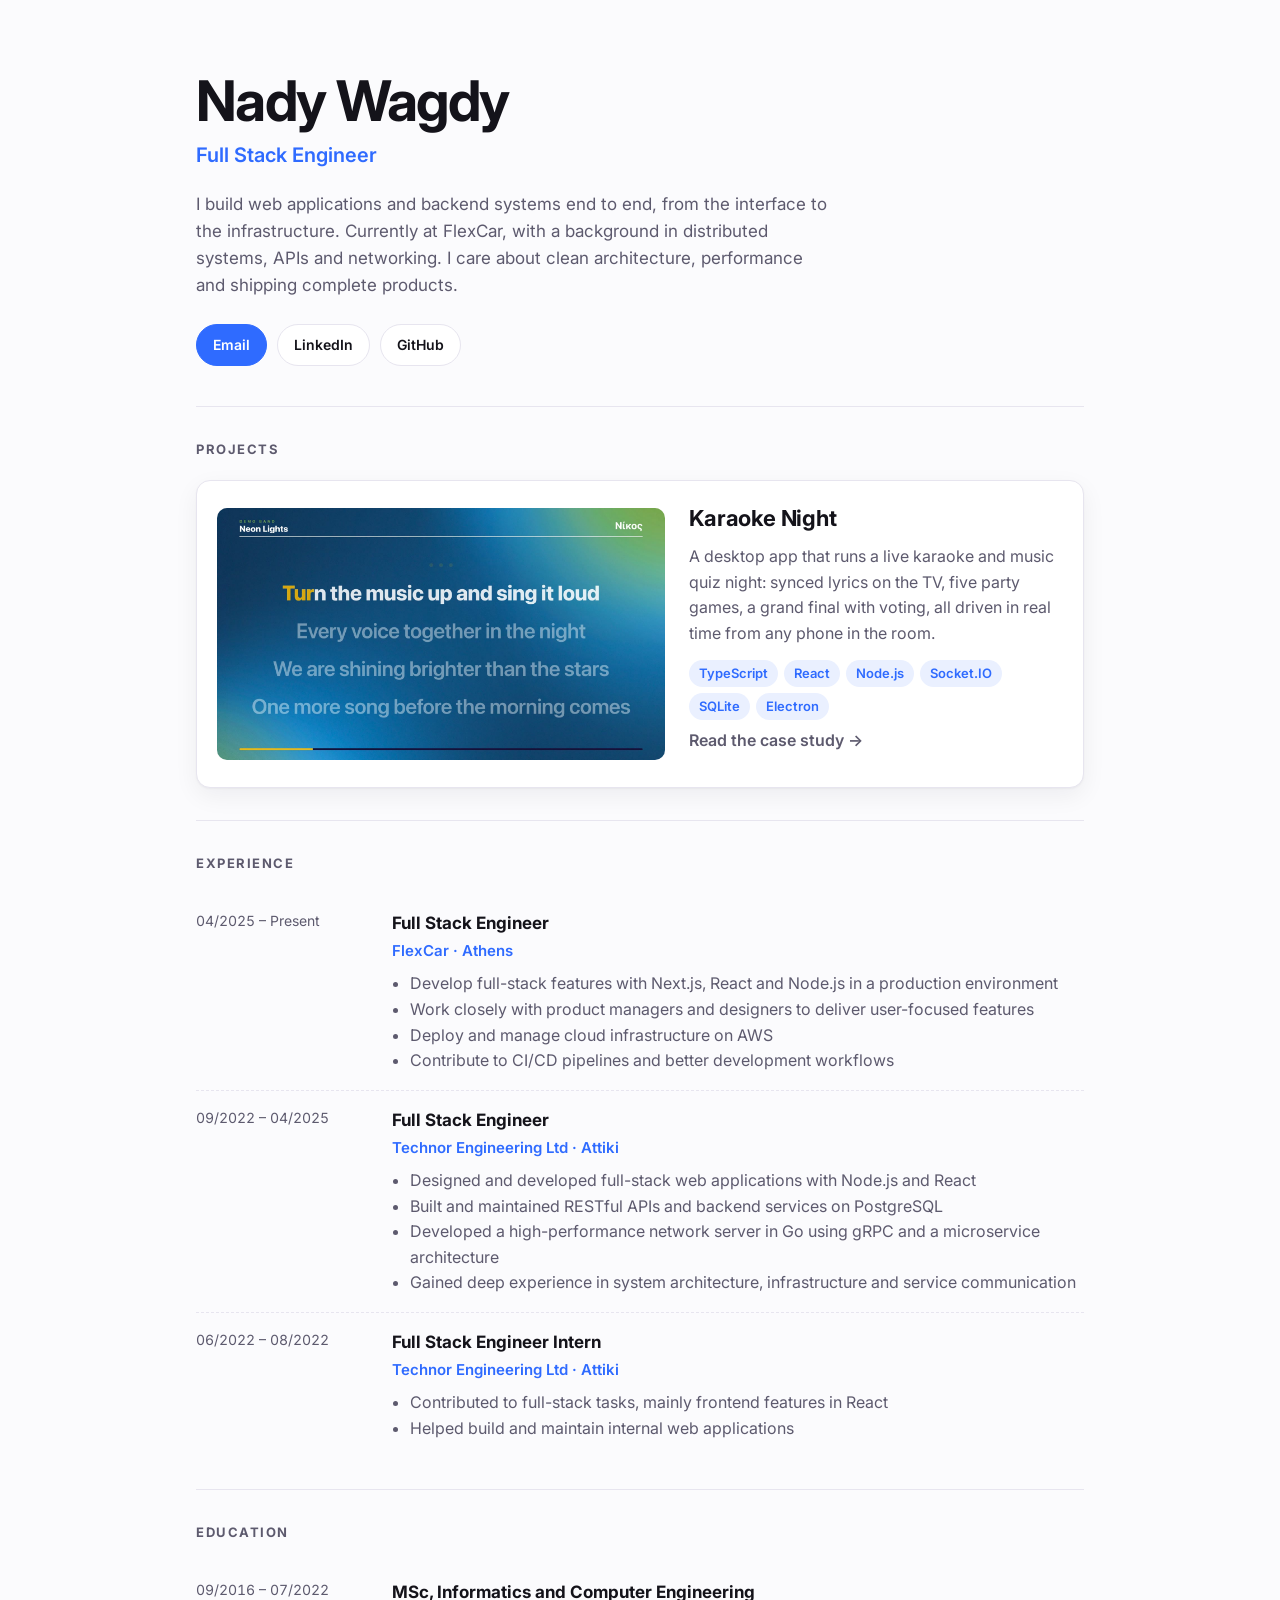
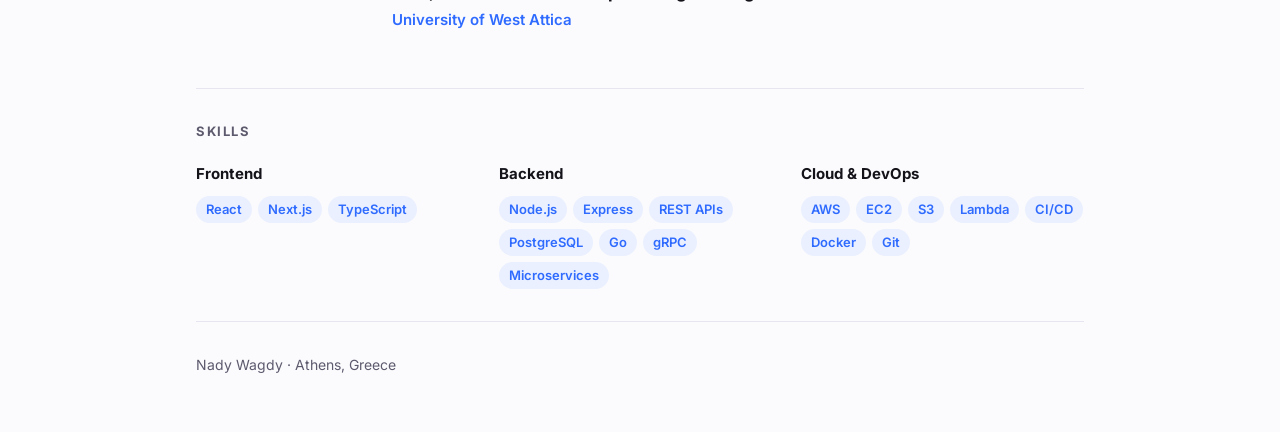
==== index.html @ b050aa0c "Add portfolio with the Karaoke Night case study" ====
<!doctype html>
<html lang="en">
  <head>
    <meta charset="utf-8" />
    <meta name="viewport" content="width=device-width, initial-scale=1" />
    <title>Nady Wagdy · Full Stack Engineer</title>
    <meta
      name="description"
      content="Full Stack Engineer building web applications and backend systems with React, Node.js, Go and AWS."
    />
    <link rel="preconnect" href="https://fonts.googleapis.com" />
    <link rel="preconnect" href="https://fonts.gstatic.com" crossorigin />
    <link
      href="https://fonts.googleapis.com/css2?family=Inter:wght@400;600;700;800&display=swap"
      rel="stylesheet"
    />
    <link rel="stylesheet" href="styles.css" />
  </head>
  <body>
    <div class="wrap">
      <header class="hero">
        <h1>Nady Wagdy</h1>
        <p class="role">Full Stack Engineer</p>
        <p class="summary">
          I build web applications and backend systems end to end, from the
          interface to the infrastructure. Currently at FlexCar, with a
          background in distributed systems, APIs and networking. I care about
          clean architecture, performance and shipping complete products.
        </p>
        <nav class="links">
          <a class="button primary" href="mailto:nadywgd@gmail.com">Email</a>
          <a class="button" href="https://www.linkedin.com/in/nady-wagdy"
            >LinkedIn</a
          >
          <a class="button" href="https://github.com/nadywgd">GitHub</a>
        </nav>
      </header>

      <section>
        <h2>Projects</h2>
        <a class="project" href="projects/karaoke-night.html">
          <img
            src="assets/karaoke-night/karaoke.jpg"
            alt="Karaoke Night: the display showing synced lyrics next to the phone control panel"
          />
          <div>
            <h3>Karaoke Night</h3>
            <p>
              A desktop app that runs a live karaoke and music quiz night:
              synced lyrics on the TV, five party games, a grand final with
              voting, all driven in real time from any phone in the room.
            </p>
            <ul class="tags">
              <li>TypeScript</li>
              <li>React</li>
              <li>Node.js</li>
              <li>Socket.IO</li>
              <li>SQLite</li>
              <li>Electron</li>
            </ul>
            <p class="more">Read the case study →</p>
          </div>
        </a>
      </section>

      <section>
        <h2>Experience</h2>

        <div class="job">
          <div class="when">04/2025 – Present</div>
          <div>
            <h3>Full Stack Engineer</h3>
            <p class="where">FlexCar · Athens</p>
            <ul>
              <li>
                Develop full-stack features with Next.js, React and Node.js in
                a production environment
              </li>
              <li>
                Work closely with product managers and designers to deliver
                user-focused features
              </li>
              <li>Deploy and manage cloud infrastructure on AWS</li>
              <li>
                Contribute to CI/CD pipelines and better development workflows
              </li>
            </ul>
          </div>
        </div>

        <div class="job">
          <div class="when">09/2022 – 04/2025</div>
          <div>
            <h3>Full Stack Engineer</h3>
            <p class="where">Technor Engineering Ltd · Attiki</p>
            <ul>
              <li>
                Designed and developed full-stack web applications with Node.js
                and React
              </li>
              <li>
                Built and maintained RESTful APIs and backend services on
                PostgreSQL
              </li>
              <li>
                Developed a high-performance network server in Go using gRPC
                and a microservice architecture
              </li>
              <li>
                Gained deep experience in system architecture, infrastructure
                and service communication
              </li>
            </ul>
          </div>
        </div>

        <div class="job">
          <div class="when">06/2022 – 08/2022</div>
          <div>
            <h3>Full Stack Engineer Intern</h3>
            <p class="where">Technor Engineering Ltd · Attiki</p>
            <ul>
              <li>
                Contributed to full-stack tasks, mainly frontend features in
                React
              </li>
              <li>Helped build and maintain internal web applications</li>
            </ul>
          </div>
        </div>
      </section>

      <section>
        <h2>Education</h2>
        <div class="job">
          <div class="when">09/2016 – 07/2022</div>
          <div>
            <h3>MSc, Informatics and Computer Engineering</h3>
            <p class="where">University of West Attica</p>
          </div>
        </div>
      </section>

      <section>
        <h2>Skills</h2>
        <div class="skills">
          <div>
            <h3>Frontend</h3>
            <ul class="tags">
              <li>React</li>
              <li>Next.js</li>
              <li>TypeScript</li>
            </ul>
          </div>
          <div>
            <h3>Backend</h3>
            <ul class="tags">
              <li>Node.js</li>
              <li>Express</li>
              <li>REST APIs</li>
              <li>PostgreSQL</li>
              <li>Go</li>
              <li>gRPC</li>
              <li>Microservices</li>
            </ul>
          </div>
          <div>
            <h3>Cloud &amp; DevOps</h3>
            <ul class="tags">
              <li>AWS</li>
              <li>EC2</li>
              <li>S3</li>
              <li>Lambda</li>
              <li>CI/CD</li>
              <li>Docker</li>
              <li>Git</li>
            </ul>
          </div>
        </div>
      </section>

      <footer>Nady Wagdy · Athens, Greece</footer>
    </div>
  </body>
</html>
---- styles.css ----
:root {
  --bg: #fbfbfd;
  --surface: #ffffff;
  --ink: #14131a;
  --muted: #5d5a6e;
  --line: #e7e5ef;
  --accent: #2f6bff;
  --accent-soft: #eaf0ff;
  --pink: #d50383;
  --radius: 14px;
  --shadow: 0 1px 2px rgba(20, 19, 26, 0.04), 0 8px 24px rgba(20, 19, 26, 0.06);
}

@media (prefers-color-scheme: dark) {
  :root {
    --bg: #0f0e14;
    --surface: #17151f;
    --ink: #f2f1f7;
    --muted: #a5a1b8;
    --line: #2a2736;
    --accent: #7aa2ff;
    --accent-soft: #1c2440;
    --pink: #ff4fb4;
    --shadow: none;
  }
}

* {
  box-sizing: border-box;
}

html {
  -webkit-text-size-adjust: 100%;
}

body {
  margin: 0;
  background: var(--bg);
  color: var(--ink);
  font-family: 'Inter', system-ui, -apple-system, 'Segoe UI', sans-serif;
  font-size: 16px;
  line-height: 1.6;
}

a {
  color: var(--accent);
  text-decoration: none;
}

a:hover {
  text-decoration: underline;
}

img,
video {
  display: block;
  max-width: 100%;
}

.wrap {
  width: 100%;
  max-width: 920px;
  margin: 0 auto;
  padding: 0 16px;
}

header.hero {
  padding: 72px 0 40px;
}

.hero h1 {
  margin: 0;
  font-size: clamp(36px, 7vw, 56px);
  line-height: 1.05;
  letter-spacing: -0.03em;
}

.hero .role {
  margin: 8px 0 0;
  font-size: 20px;
  font-weight: 600;
  color: var(--accent);
}

.hero .summary {
  max-width: 640px;
  margin: 20px 0 0;
  color: var(--muted);
  font-size: 17px;
}

.links {
  display: flex;
  flex-wrap: wrap;
  gap: 10px;
  margin-top: 24px;
}

.button {
  display: inline-flex;
  align-items: center;
  gap: 8px;
  padding: 9px 16px;
  border: 1px solid var(--line);
  border-radius: 999px;
  background: var(--surface);
  color: var(--ink);
  font-weight: 600;
  font-size: 14px;
}

.button:hover {
  border-color: var(--accent);
  text-decoration: none;
}

.button.primary {
  border-color: var(--accent);
  background: var(--accent);
  color: #fff;
}

section {
  padding: 32px 0;
  border-top: 1px solid var(--line);
}

section > h2 {
  margin: 0 0 20px;
  font-size: 13px;
  font-weight: 700;
  letter-spacing: 0.12em;
  text-transform: uppercase;
  color: var(--muted);
}

.project {
  display: grid;
  grid-template-columns: 1.2fr 1fr;
  gap: 24px;
  align-items: center;
  padding: 20px;
  border: 1px solid var(--line);
  border-radius: var(--radius);
  background: var(--surface);
  box-shadow: var(--shadow);
  color: inherit;
}

.project:hover {
  border-color: var(--accent);
  text-decoration: none;
}

.project img {
  width: 100%;
  border-radius: 10px;
  aspect-ratio: 16 / 9;
  object-fit: cover;
}

.project h3 {
  margin: 0;
  font-size: 22px;
  letter-spacing: -0.01em;
}

.project p {
  margin: 8px 0 14px;
  color: var(--muted);
}

.more {
  font-weight: 600;
  color: var(--accent);
}

.tags {
  display: flex;
  flex-wrap: wrap;
  gap: 6px;
  margin: 0;
  padding: 0;
  list-style: none;
}

.tags li {
  padding: 3px 10px;
  border-radius: 999px;
  background: var(--accent-soft);
  color: var(--accent);
  font-size: 13px;
  font-weight: 600;
}

.job {
  display: grid;
  grid-template-columns: 180px 1fr;
  gap: 16px;
  padding: 16px 0;
}

.job + .job {
  border-top: 1px dashed var(--line);
}

.job .when {
  color: var(--muted);
  font-size: 14px;
  font-variant-numeric: tabular-nums;
}

.job h3 {
  margin: 0;
  font-size: 17px;
}

.job .where {
  margin: 2px 0 8px;
  color: var(--accent);
  font-weight: 600;
  font-size: 15px;
}

.job ul {
  margin: 0;
  padding-left: 18px;
  color: var(--muted);
}

.skills {
  display: grid;
  grid-template-columns: repeat(3, 1fr);
  gap: 20px;
}

.skills h3 {
  margin: 0 0 10px;
  font-size: 15px;
}

footer {
  padding: 32px 0 56px;
  border-top: 1px solid var(--line);
  color: var(--muted);
  font-size: 14px;
}

.back {
  display: inline-block;
  margin-top: 32px;
  font-weight: 600;
}

.case header.hero {
  padding-top: 24px;
}

.lead {
  max-width: 680px;
  margin: 16px 0 0;
  color: var(--muted);
  font-size: 18px;
}

.video {
  overflow: hidden;
  margin: 8px 0 0;
  border: 1px solid var(--line);
  border-radius: var(--radius);
  background: #12101a;
  box-shadow: var(--shadow);
}

.video video {
  width: 100%;
}

.caption {
  margin: 10px 0 0;
  color: var(--muted);
  font-size: 14px;
}

.prose p {
  max-width: 700px;
  margin: 0 0 14px;
}

.gallery {
  display: grid;
  grid-template-columns: repeat(2, 1fr);
  gap: 16px;
}

.gallery.three {
  grid-template-columns: repeat(3, 1fr);
}

.gallery figure {
  margin: 0;
}

.gallery img {
  width: 100%;
  border: 1px solid var(--line);
  border-radius: 10px;
  aspect-ratio: 16 / 9;
  object-fit: cover;
}

.gallery figcaption {
  margin-top: 8px;
  color: var(--muted);
  font-size: 14px;
}

.flow {
  display: grid;
  grid-template-columns: repeat(3, 1fr);
  gap: 12px;
  align-items: stretch;
}

.node {
  padding: 16px;
  border: 1px solid var(--line);
  border-radius: 12px;
  background: var(--surface);
}

.node.server {
  border-color: var(--accent);
}

.node h3 {
  margin: 0 0 6px;
  font-size: 15px;
}

.node p {
  margin: 0;
  color: var(--muted);
  font-size: 14px;
}

.highlights {
  display: grid;
  gap: 14px;
  margin: 0;
  padding: 0;
  list-style: none;
}

.highlights li {
  padding: 18px 20px;
  border: 1px solid var(--line);
  border-left: 3px solid var(--pink);
  border-radius: 12px;
  background: var(--surface);
}

.highlights h3 {
  margin: 0 0 6px;
  font-size: 16px;
}

.highlights p {
  margin: 0;
  color: var(--muted);
}

.note {
  padding: 16px 20px;
  border-radius: 12px;
  background: var(--accent-soft);
}

@media (max-width: 720px) {
  header.hero {
    padding: 48px 0 28px;
  }

  .project,
  .job,
  .skills,
  .gallery,
  .gallery.three,
  .flow {
    grid-template-columns: 1fr;
  }

  .job {
    gap: 4px;
  }
}
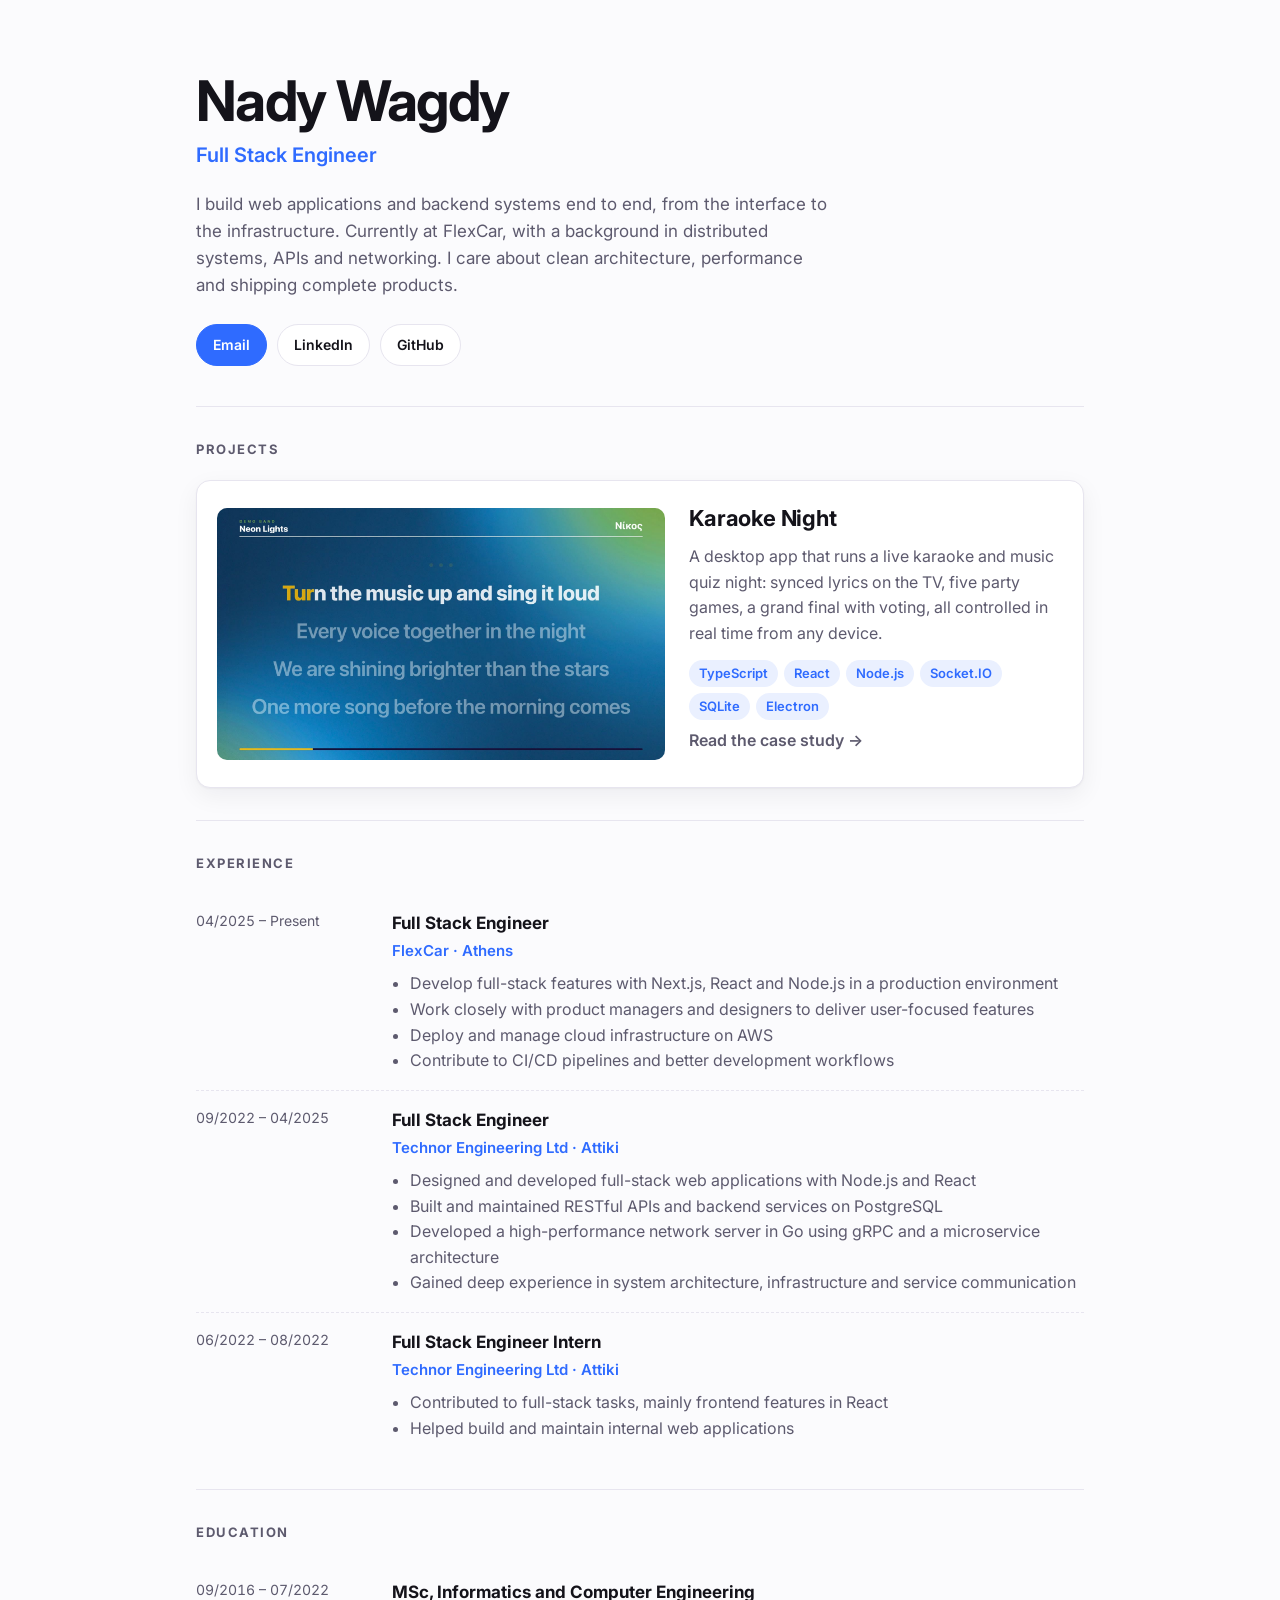
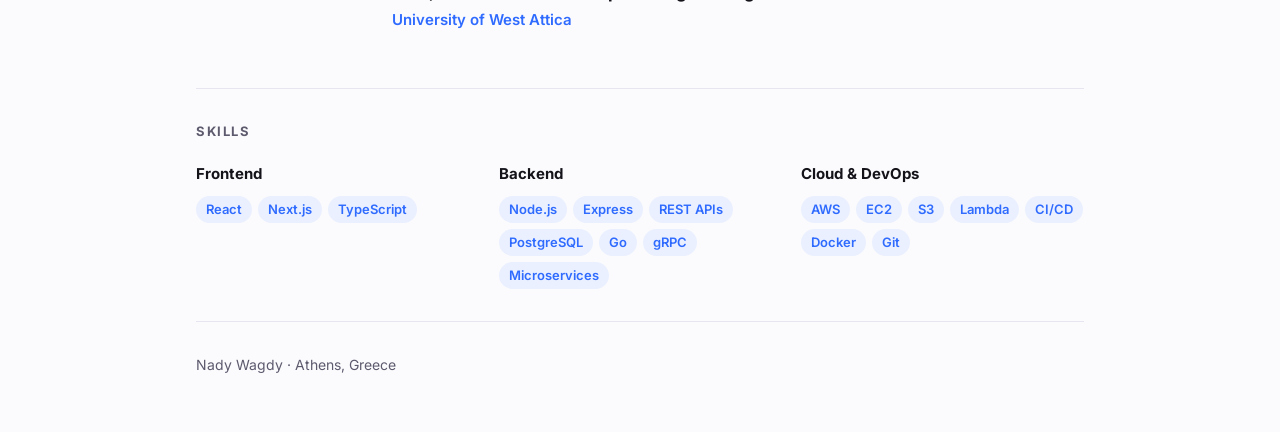
==== commit 112b6f75: "Describe control from any device" ====
--- a/index.html
+++ b/index.html
@@ -48,7 +48,7 @@
             <p>
               A desktop app that runs a live karaoke and music quiz night:
               synced lyrics on the TV, five party games, a grand final with
-              voting, all driven in real time from any phone in the room.
+              voting, all controlled in real time from any device.
             </p>
             <ul class="tags">
               <li>TypeScript</li>
